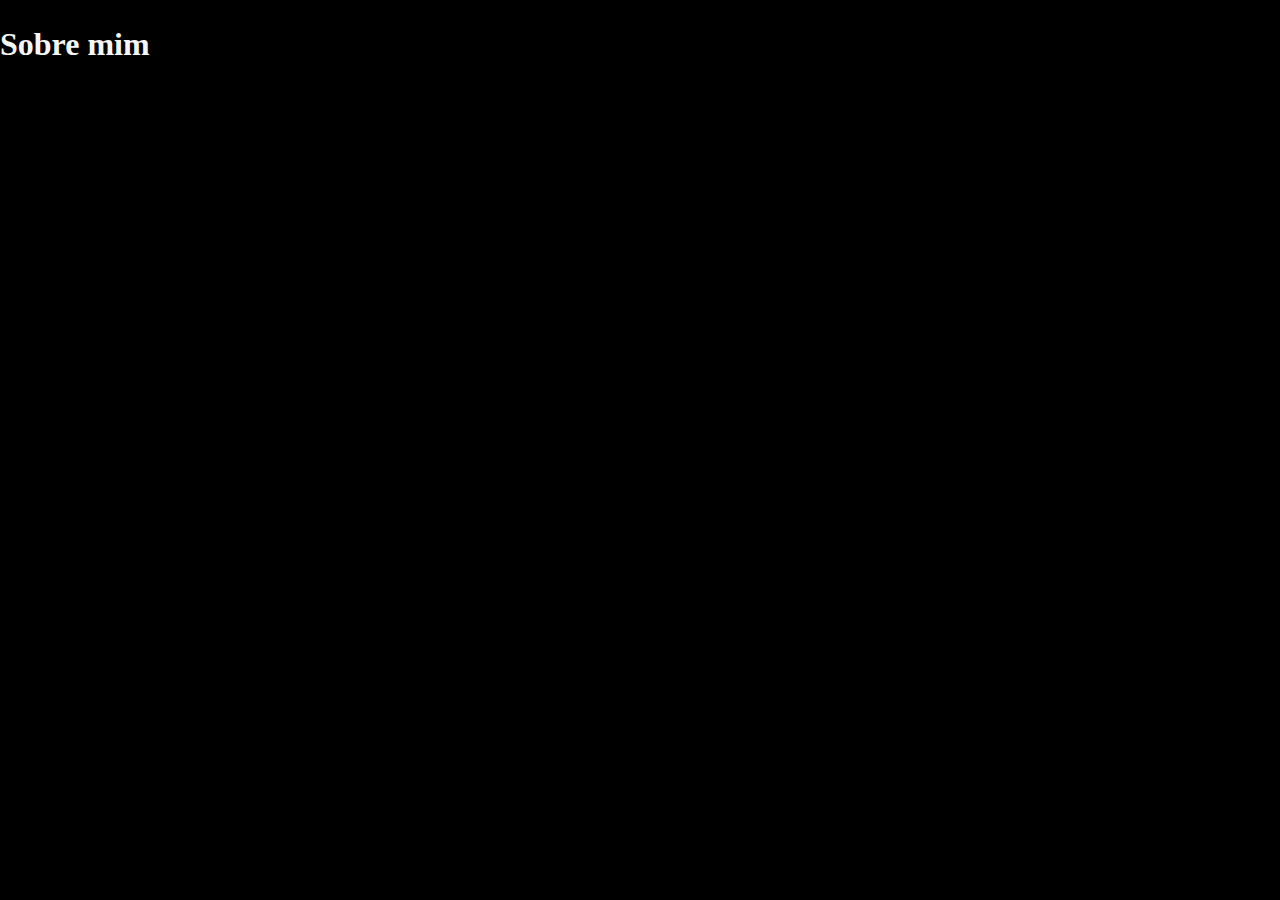
==== about.html @ 9eb6b7e1 "about.html and styles folder added" ====
<!DOCTYPE html>
<html lang="pt-BR">
<head>
  <meta charset="UTF-8">
  <meta name="viewport" content="width=device-width, initial-scale=1.0">
  <link rel="stylesheet" href="./styles/styles.css">
  <title>Sobre mim</title>
</head>
<body>
  <header class="cabecalho">
    <nav></nav>
  </header>
  <main>
    <h1>Sobre mim</h1>
  </main>
  <footer>

  </footer>
</body>
</html>
---- styles/styles.css ----
@import url('https://fonts.googleapis.com/css2?family=Krona+One&display=swap');
@import url('https://fonts.googleapis.com/css2?family=Krona+One&family=Montserrat:ital,wght@0,100..900;1,100..900&display=swap');

* {
  margin: 0;
  padding: 0;
}

body {
  /*height: 100vh;*/
  box-sizing: border-box;
  background-color: black;
  color: #f6f6f6;
}

.titulo-destaque{
  color: blue;
}

.cabecalho{
  padding: 2% 0 0 10%;

}

.cabecalho__menu{
  display: flex;
  gap: 80px;
}

.cabecalho__menu__link{
  font-family: 'Montserrat', sans-serif;
  font-size: 24px;
  font-weight: 600;
  color: #22d4fd;
  text-decoration: none;
}

.apresentacao {
  padding:5% 15%;
  display: flex;
  justify-content: space-between;
  align-items: center;
}

.apresentacao__conteudo {
  width: 615px;
  display: flex;
  flex-direction: column;
  gap: 40px;
}

.apresentacao__conteudo__titulo {
  font-size: 36px;
  font-family: 'Krona One', sans-serif;
}

.apresentacao__conteudo__texto {
  font-size: 24px;
  font-family: 'Montserrat', sans-serif;
}

.apresentacao__links{
  display: flex;
  flex-direction: column;
  justify-content: space-between;
  align-items: center;
  gap: 32px;
}

.apresentacao__links__subtitulo{
  font-family: 'Krona One', sans-serif;
  font-weight: 400;
  font-size: 24px;
}

.apresentacao__links__link {
  display: flex;
  justify-content: center;
  gap: 16px;
  width: 370px;
  text-align: center;
  border-radius: 8px;
  font-size: 24px;
  padding: 21.5px 0;
  text-decoration: none;
  color: #f6f6f6;
  border: 2px solid #22d4fd;
  font-family: 'Montserrat', sans-serif;
  font-weight: 600;
}

.apresentacao__links__link:hover {
  background: #f6f6f6;
  color: #000000;
}

.rodape{
  padding: 24px;
  color:#000000;
  background-color: #22d4fd;
  text-align: center;
  font-family: "Montserrat", sans-serif;
  font-size: 24px;
  font-weight: 400;
}
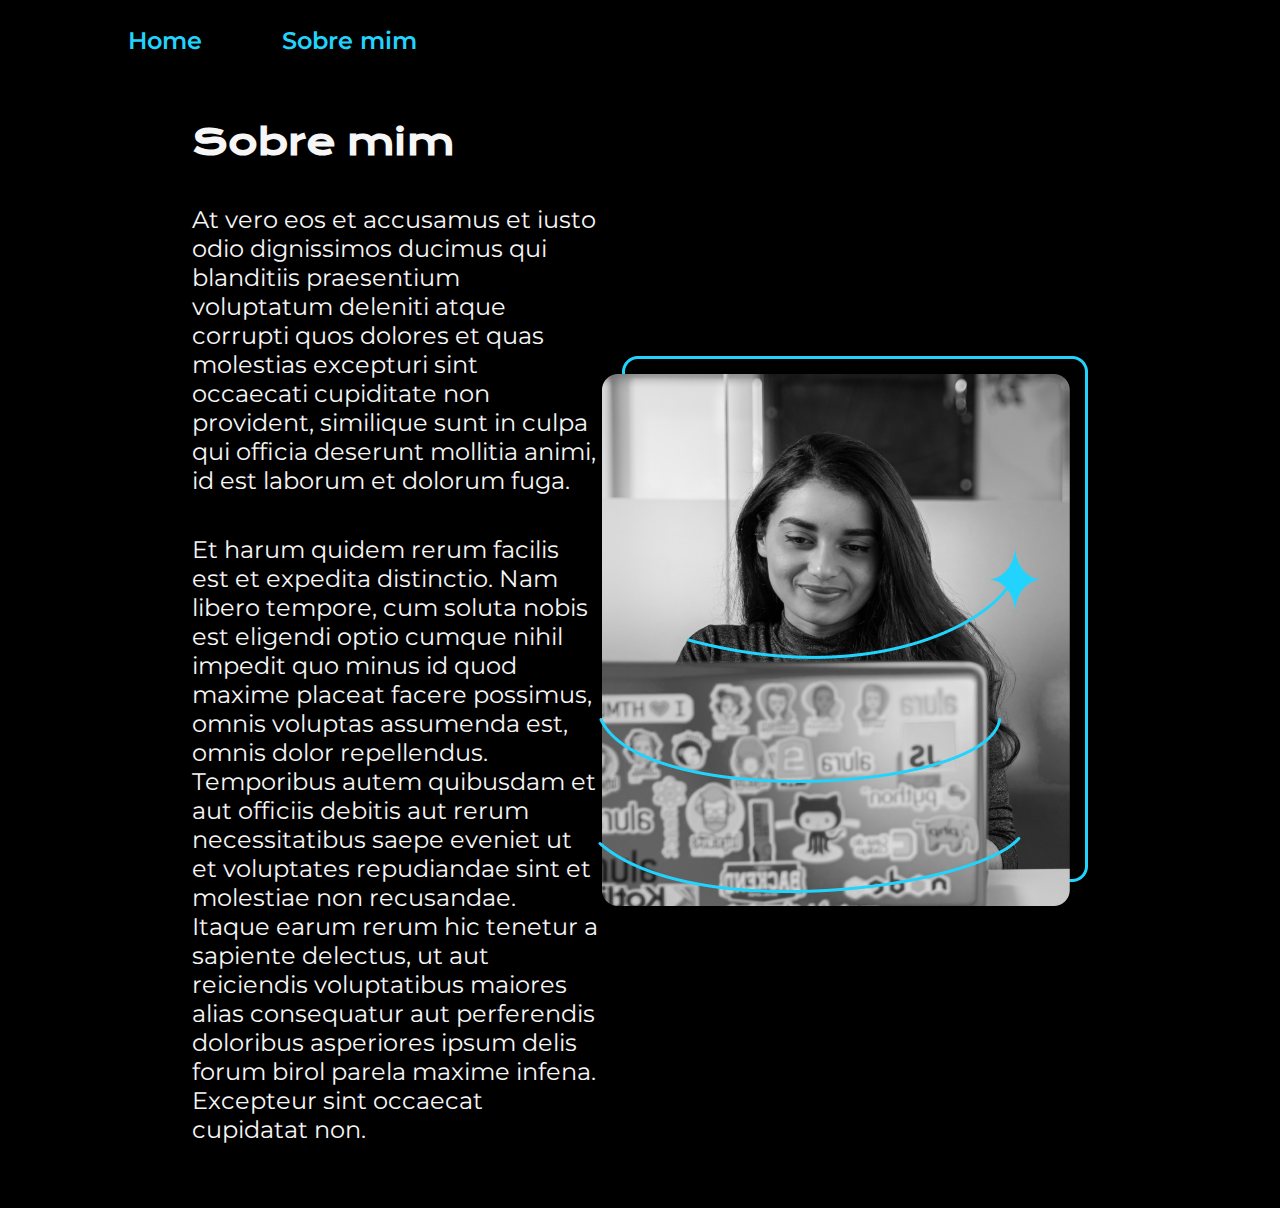
==== commit 38024156: "pseudo-class :root added and color hexes altered into variables; comments deleted" ====
--- a/about.html
+++ b/about.html
@@ -8,10 +8,20 @@
 </head>
 <body>
   <header class="cabecalho">
-    <nav></nav>
+    <nav class="cabecalho__menu">
+      <a class="cabecalho__menu__link" href="index.html">Home</a>
+      <a class="cabecalho__menu__link" href="about.html">Sobre mim</a>
+    </nav>
   </header>
-  <main>
-    <h1>Sobre mim</h1>
+  <main class="apresentacao">
+    <section class="apresentacao__conteudo">
+      <h1 class="apresentacao__conteudo__titulo">Sobre mim</h1>
+      <p class="apresentacao__conteudo__texto">At vero eos et accusamus et iusto odio dignissimos ducimus qui blanditiis praesentium voluptatum deleniti atque corrupti quos dolores et quas molestias excepturi sint occaecati cupiditate non provident, similique sunt in culpa qui officia deserunt mollitia animi, id est laborum et dolorum fuga.
+      </p>
+      <p class="apresentacao__conteudo__texto">Et harum quidem rerum facilis est et expedita distinctio. Nam libero tempore, cum soluta nobis est eligendi optio cumque nihil impedit quo minus id quod maxime placeat facere possimus, omnis voluptas assumenda est, omnis dolor repellendus. Temporibus autem quibusdam et aut officiis debitis aut rerum necessitatibus saepe eveniet ut et voluptates repudiandae sint et molestiae non recusandae. Itaque earum rerum hic tenetur a sapiente delectus, ut aut reiciendis voluptatibus maiores alias consequatur aut perferendis doloribus asperiores ipsum delis forum birol parela maxime infena. Excepteur sint occaecat cupidatat non.
+      </p>
+    </section>
+    <img src="Imagem.png" alt="Foto da Joana Santos programadora">
   </main>
   <footer>
 
--- a/styles/styles.css
+++ b/styles/styles.css
@@ -1,5 +1,14 @@
 @import url('https://fonts.googleapis.com/css2?family=Krona+One&display=swap');
 @import url('https://fonts.googleapis.com/css2?family=Krona+One&family=Montserrat:ital,wght@0,100..900;1,100..900&display=swap');
+
+:root {
+  --cor-primaria: #f6f6f6;
+  --cor-secundaria: #000000;
+  --cor-terciaria: #22d4fd; 
+
+  --fonte-primaria: 'Krona One', sans-serif;
+  --fonte-secundaria: 'Montserrat', sans-serif;
+}
 
 * {
   margin: 0;
@@ -7,14 +16,13 @@
 }
 
 body {
-  /*height: 100vh;*/
   box-sizing: border-box;
-  background-color: black;
-  color: #f6f6f6;
+  background-color: var(--cor-secundaria);
+  color: var(--cor-primaria);
 }
 
 .titulo-destaque{
-  color: blue;
+  color: var(--cor-terciaria);
 }
 
 .cabecalho{
@@ -28,10 +36,10 @@
 }
 
 .cabecalho__menu__link{
-  font-family: 'Montserrat', sans-serif;
+  font-family: var(--fonte-secundaria);
   font-size: 24px;
   font-weight: 600;
-  color: #22d4fd;
+  color:var(--cor-terciaria);
   text-decoration: none;
 }
 
@@ -51,12 +59,12 @@
 
 .apresentacao__conteudo__titulo {
   font-size: 36px;
-  font-family: 'Krona One', sans-serif;
+  font-family: var(--fonte-primaria);
 }
 
 .apresentacao__conteudo__texto {
   font-size: 24px;
-  font-family: 'Montserrat', sans-serif;
+  font-family: var(--fonte-secundaria);
 }
 
 .apresentacao__links{
@@ -68,7 +76,7 @@
 }
 
 .apresentacao__links__subtitulo{
-  font-family: 'Krona One', sans-serif;
+  font-family: var(--fonte-secundaria);
   font-weight: 400;
   font-size: 24px;
 }
@@ -83,23 +91,23 @@
   font-size: 24px;
   padding: 21.5px 0;
   text-decoration: none;
-  color: #f6f6f6;
-  border: 2px solid #22d4fd;
-  font-family: 'Montserrat', sans-serif;
+  color: var(--cor-primaria);
+  border: 2px solid var(--cor-terciaria);
+  font-family: var(--fonte-secundaria);
   font-weight: 600;
 }
 
 .apresentacao__links__link:hover {
-  background: #f6f6f6;
-  color: #000000;
+  background: var(--cor-primaria);
+  color: var(--cor-secundaria);
 }
 
 .rodape{
   padding: 24px;
-  color:#000000;
-  background-color: #22d4fd;
+  color: var(--cor-secundaria);
+  background-color: var(--cor-terciaria);
   text-align: center;
-  font-family: "Montserrat", sans-serif;
+  font-family: var(--fonte-secundaria);
   font-size: 24px;
   font-weight: 400;
 }